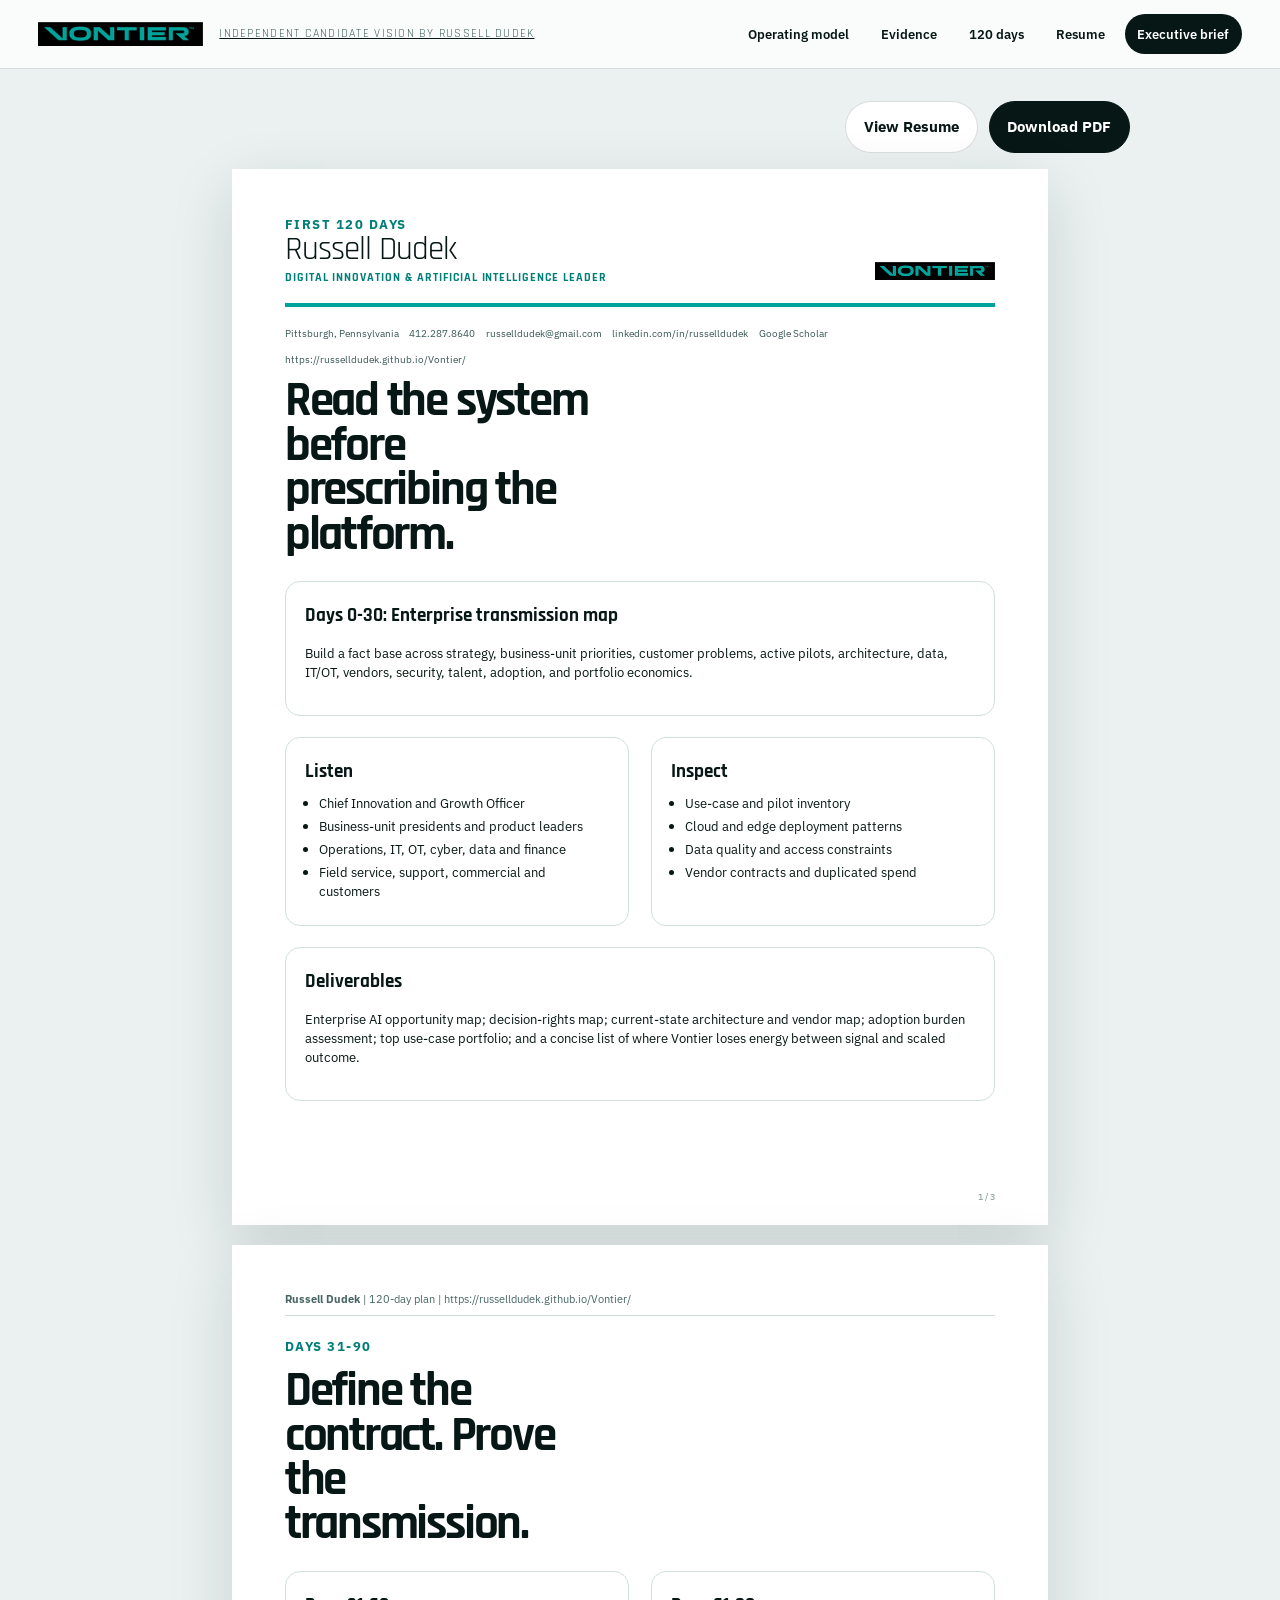
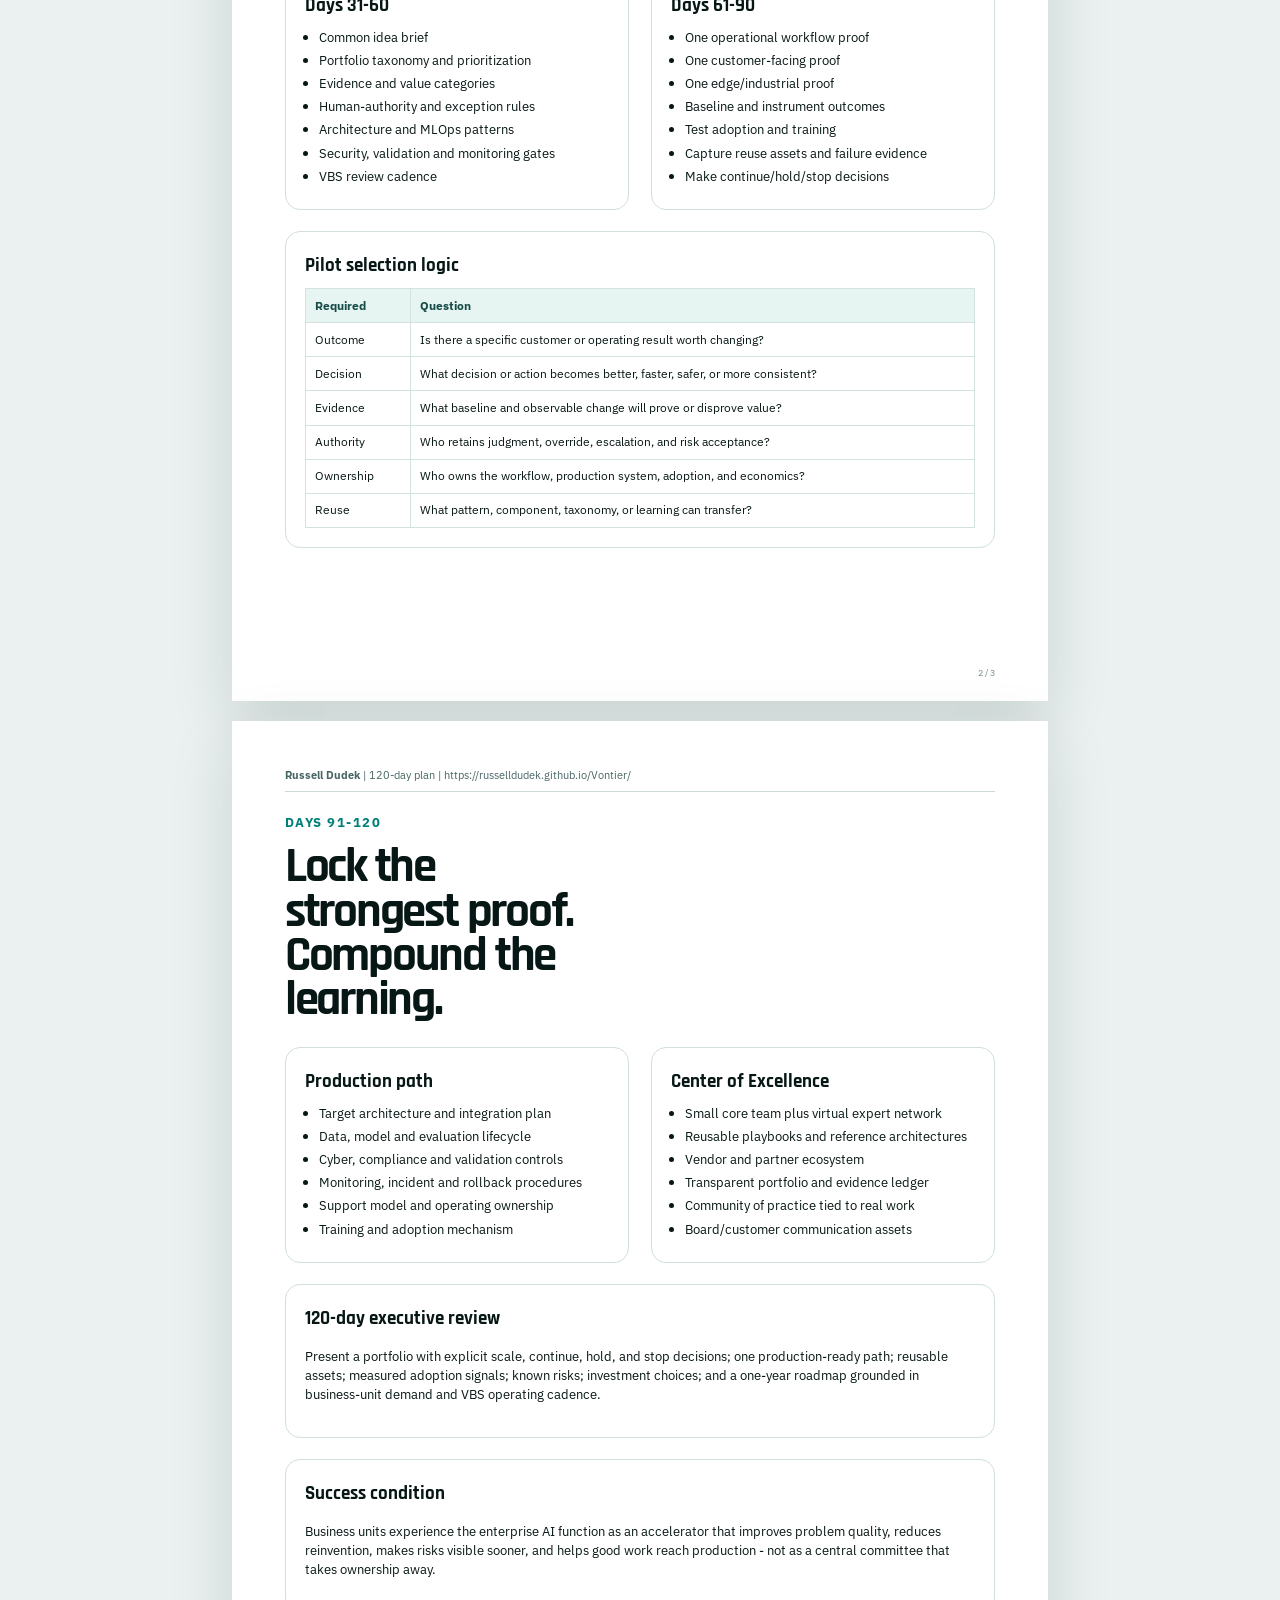
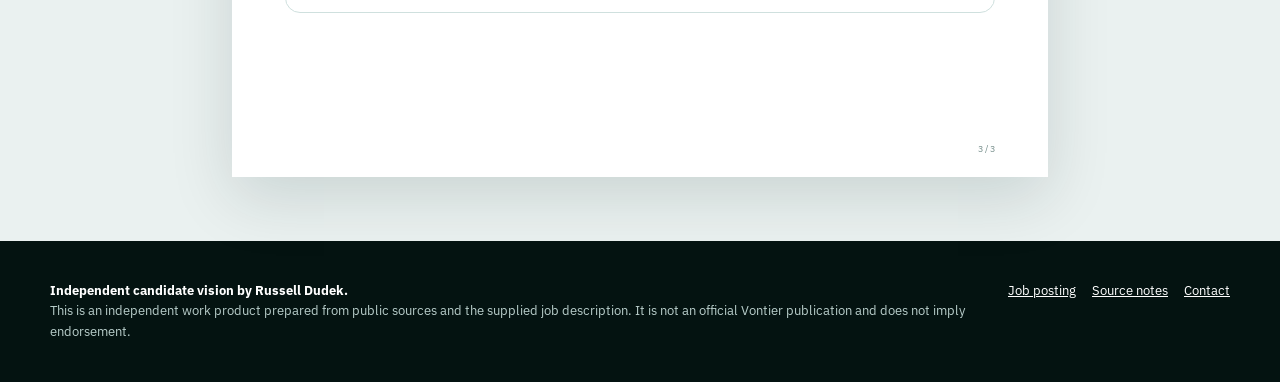
==== 120-day-plan.html @ a767b6ad "Publish Vontier AI leadership candidate campaign" ====
<!doctype html><html lang="en"><head><meta charset="utf-8"><meta name="viewport" content="width=device-width, initial-scale=1"><title>Vontier 120-Day Plan | Russell Dudek</title><link rel="stylesheet" href="styles.css"></head><body class="doc-body brief-doc">
<a class="skip-link" href="#main">Skip to main content</a>
<header class="site-header">
  <a class="brand-lockup" href="./" aria-label="Vontier candidate vision home">
    <img src="assets/brand/vontier-logo-4x.png" alt="Vontier">
    <span>Independent candidate vision by Russell Dudek</span>
  </a>
  <nav class="nav" aria-label="Primary navigation">
    <a href="#model">Operating model</a>
    <a href="#evidence">Evidence</a>
    <a href="#entry">120 days</a>
    <a href="resume.html">Resume</a>
    <a class="nav-cta" href="executive-brief.html">Executive brief</a>
  </nav>
</header>
<main id="main" class="doc-shell "><div class="doc-toolbar screen-only"><a class="btn" href="resume.html">View Resume</a><a class="btn btn-primary" href="docs/Russell-Dudek-Vontier-120-Day-Plan.pdf" download>Download PDF</a></div><section class="sheet"><div class="brief-kicker">First 120 days</div><div class="doc-header"><div><div class="doc-name">Russell Dudek</div><div class="doc-role">Digital Innovation & Artificial Intelligence Leader</div></div><div class="doc-company"><img src="assets/brand/vontier-logo-4x.png" alt="Vontier"></div></div><div class="doc-contact"><span>Pittsburgh, Pennsylvania</span><span>412.287.8640</span><a href="mailto:russelldudek@gmail.com">russelldudek@gmail.com</a><a href="https://www.linkedin.com/in/russelldudek">linkedin.com/in/russelldudek</a><a href="https://scholar.google.com/citations?user=yHQSVd8AAAAJ&amp;hl=en">Google Scholar</a><a href="https://russelldudek.github.io/Vontier/">https://russelldudek.github.io/Vontier/</a></div><h1 class="brief-title">Read the system before prescribing the platform.</h1><div class="brief-grid"><div class="brief-card full"><h3>Days 0-30: Enterprise transmission map</h3><p>Build a fact base across strategy, business-unit priorities, customer problems, active pilots, architecture, data, IT/OT, vendors, security, talent, adoption, and portfolio economics.</p></div><div class="brief-card"><h3>Listen</h3><ul><li>Chief Innovation and Growth Officer</li><li>Business-unit presidents and product leaders</li><li>Operations, IT, OT, cyber, data and finance</li><li>Field service, support, commercial and customers</li></ul></div><div class="brief-card"><h3>Inspect</h3><ul><li>Use-case and pilot inventory</li><li>Cloud and edge deployment patterns</li><li>Data quality and access constraints</li><li>Vendor contracts and duplicated spend</li></ul></div><div class="brief-card full"><h3>Deliverables</h3><p>Enterprise AI opportunity map; decision-rights map; current-state architecture and vendor map; adoption burden assessment; top use-case portfolio; and a concise list of where Vontier loses energy between signal and scaled outcome.</p></div></div><div class="page-number">1 / 3</div></section><section class="sheet"><div class="continuation"><strong>Russell Dudek</strong> | 120-day plan | https://russelldudek.github.io/Vontier/</div><div class="brief-kicker">Days 31-90</div><h1 class="brief-title">Define the contract. Prove the transmission.</h1><div class="brief-grid"><div class="brief-card"><h3>Days 31-60</h3><ul><li>Common idea brief</li><li>Portfolio taxonomy and prioritization</li><li>Evidence and value categories</li><li>Human-authority and exception rules</li><li>Architecture and MLOps patterns</li><li>Security, validation and monitoring gates</li><li>VBS review cadence</li></ul></div><div class="brief-card"><h3>Days 61-90</h3><ul><li>One operational workflow proof</li><li>One customer-facing proof</li><li>One edge/industrial proof</li><li>Baseline and instrument outcomes</li><li>Test adoption and training</li><li>Capture reuse assets and failure evidence</li><li>Make continue/hold/stop decisions</li></ul></div><div class="brief-card full"><h3>Pilot selection logic</h3><table class="matrix"><tr><th>Required</th><th>Question</th></tr><tr><td>Outcome</td><td>Is there a specific customer or operating result worth changing?</td></tr><tr><td>Decision</td><td>What decision or action becomes better, faster, safer, or more consistent?</td></tr><tr><td>Evidence</td><td>What baseline and observable change will prove or disprove value?</td></tr><tr><td>Authority</td><td>Who retains judgment, override, escalation, and risk acceptance?</td></tr><tr><td>Ownership</td><td>Who owns the workflow, production system, adoption, and economics?</td></tr><tr><td>Reuse</td><td>What pattern, component, taxonomy, or learning can transfer?</td></tr></table></div></div><div class="page-number">2 / 3</div></section><section class="sheet"><div class="continuation"><strong>Russell Dudek</strong> | 120-day plan | https://russelldudek.github.io/Vontier/</div><div class="brief-kicker">Days 91-120</div><h1 class="brief-title">Lock the strongest proof. Compound the learning.</h1><div class="brief-grid"><div class="brief-card"><h3>Production path</h3><ul><li>Target architecture and integration plan</li><li>Data, model and evaluation lifecycle</li><li>Cyber, compliance and validation controls</li><li>Monitoring, incident and rollback procedures</li><li>Support model and operating ownership</li><li>Training and adoption mechanism</li></ul></div><div class="brief-card"><h3>Center of Excellence</h3><ul><li>Small core team plus virtual expert network</li><li>Reusable playbooks and reference architectures</li><li>Vendor and partner ecosystem</li><li>Transparent portfolio and evidence ledger</li><li>Community of practice tied to real work</li><li>Board/customer communication assets</li></ul></div><div class="brief-card full"><h3>120-day executive review</h3><p>Present a portfolio with explicit scale, continue, hold, and stop decisions; one production-ready path; reusable assets; measured adoption signals; known risks; investment choices; and a one-year roadmap grounded in business-unit demand and VBS operating cadence.</p></div><div class="brief-card full"><h3>Success condition</h3><p>Business units experience the enterprise AI function as an accelerator that improves problem quality, reduces reinvention, makes risks visible sooner, and helps good work reach production - not as a central committee that takes ownership away.</p></div></div><div class="page-number">3 / 3</div></section></main>
<footer class="site-footer">
  <div class="container footer-grid">
    <div><strong>Independent candidate vision by Russell Dudek.</strong><br>This is an independent work product prepared from public sources and the supplied job description. It is not an official Vontier publication and does not imply endorsement.</div>
    <div class="footer-links">
      <a href="https://careers.vontier.com/us/en/job/VONTUSVON000808/Digital-Innovation-and-Artificial-Intelligence-Leader?utm_source=linkedin&utm_medium=phenom-feeds&source=LinkedIn">Job posting</a>
      <a href="source-notes.html">Source notes</a>
      <a href="mailto:russelldudek@gmail.com">Contact</a>
    </div>
  </div>
</footer>
</body></html>
---- styles.css ----
@import url('https://fonts.googleapis.com/css2?family=IBM+Plex+Sans:wght@400;500;600;700&family=Rajdhani:wght@500;600;700&display=swap');
@import url('./brand-tokens.css');
@import url('./styles-base.css');
@import url('./styles-doc.css');
@import url('./styles-responsive.css');
@import url('./styles-refinements.css');
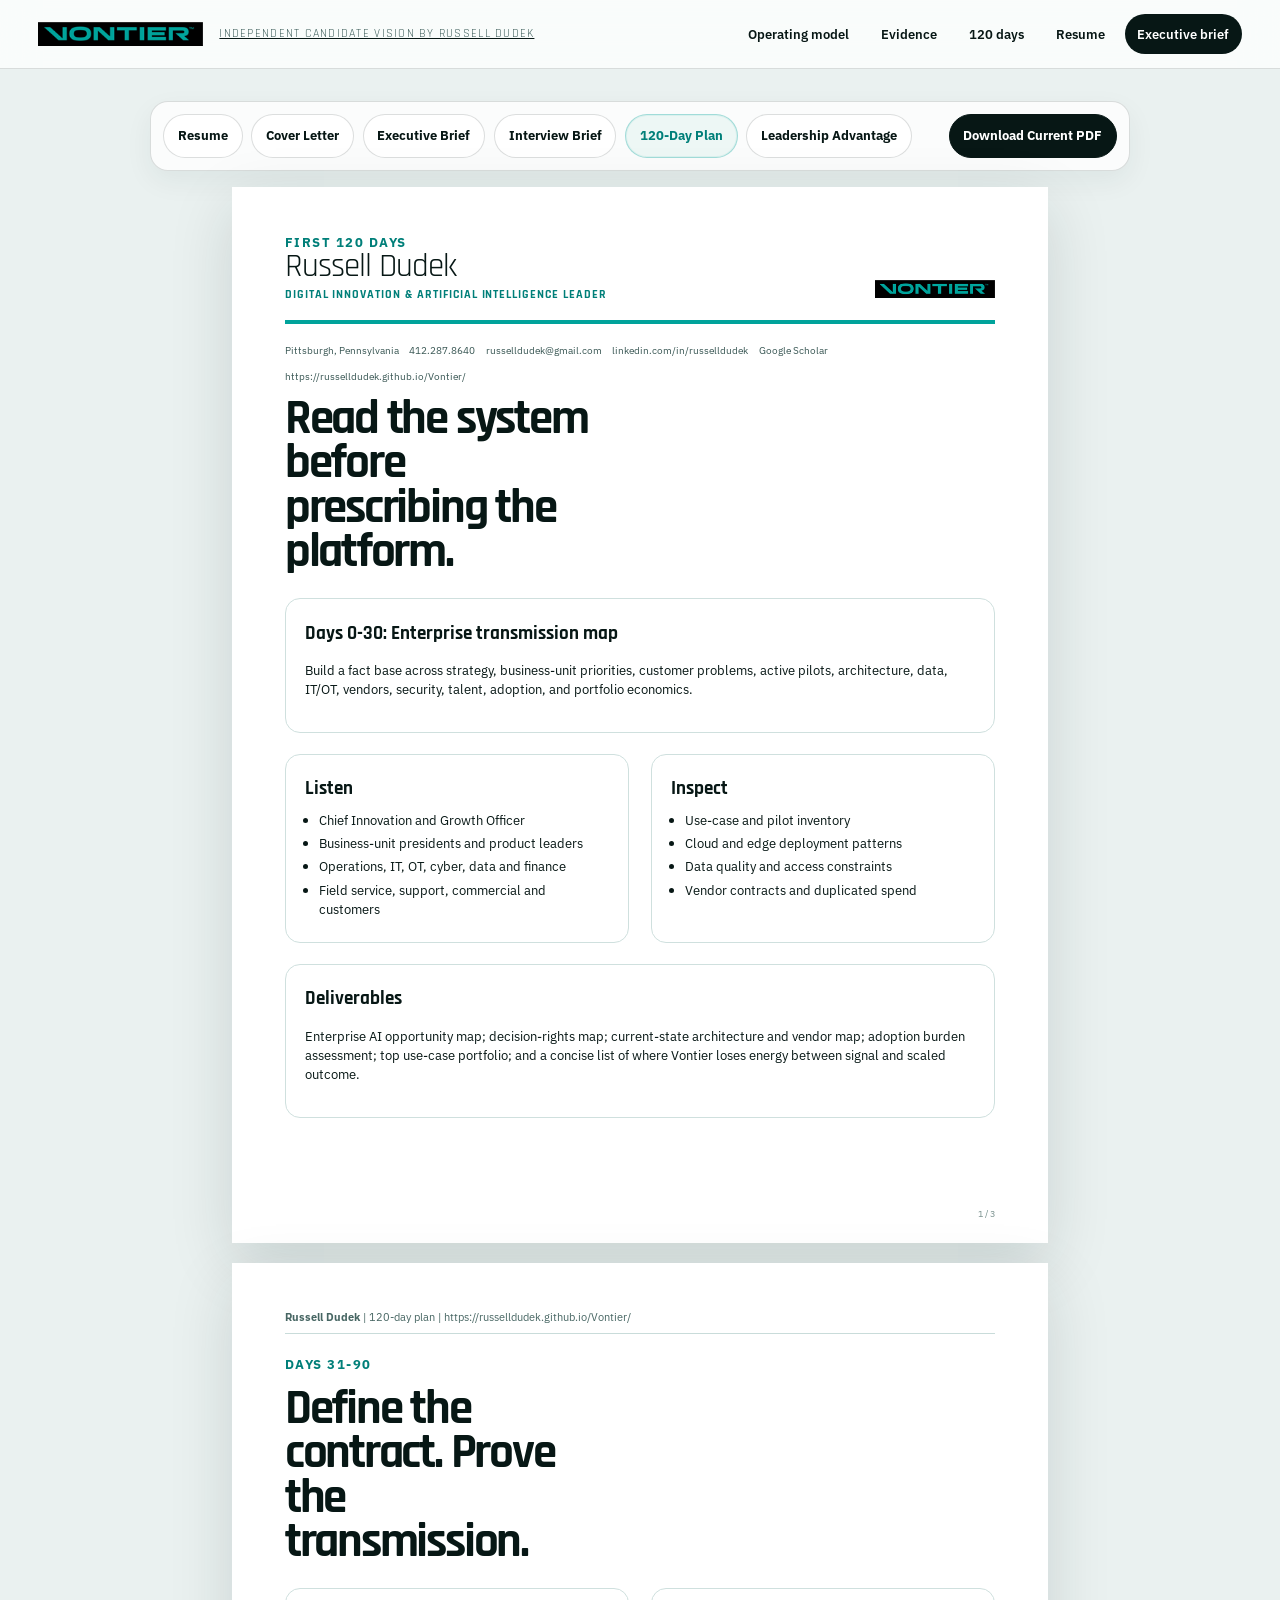
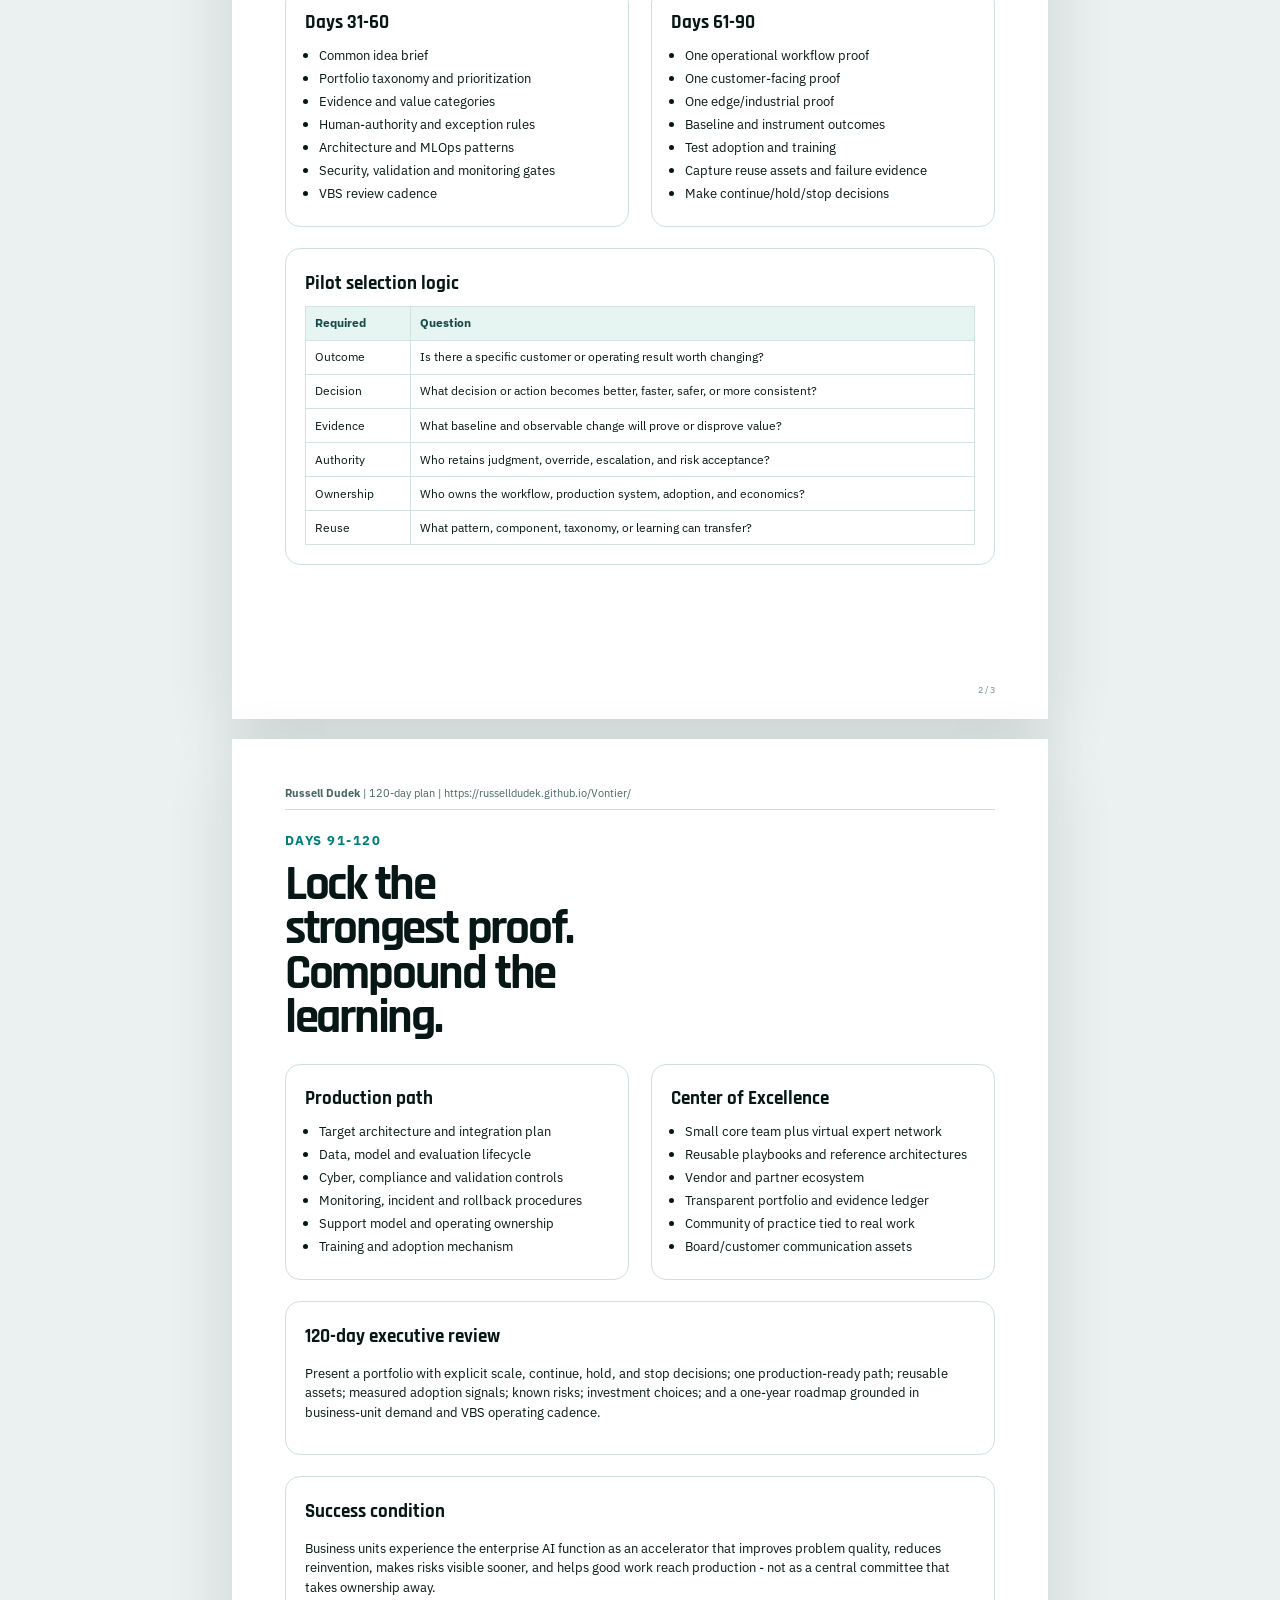
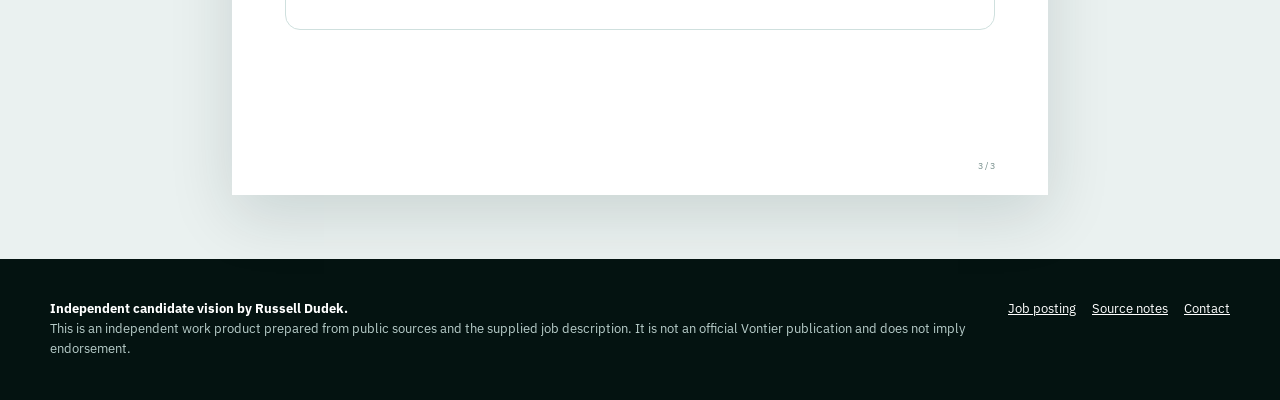
==== commit 0dae79fd: "Add complete document navigation to 120-day plan view" ====
--- a/120-day-plan.html
+++ b/120-day-plan.html
@@ -6,14 +6,14 @@
     <span>Independent candidate vision by Russell Dudek</span>
   </a>
   <nav class="nav" aria-label="Primary navigation">
-    <a href="#model">Operating model</a>
-    <a href="#evidence">Evidence</a>
-    <a href="#entry">120 days</a>
+    <a href="index.html#model">Operating model</a>
+    <a href="index.html#evidence">Evidence</a>
+    <a href="index.html#entry">120 days</a>
     <a href="resume.html">Resume</a>
     <a class="nav-cta" href="executive-brief.html">Executive brief</a>
   </nav>
 </header>
-<main id="main" class="doc-shell "><div class="doc-toolbar screen-only"><a class="btn" href="resume.html">View Resume</a><a class="btn btn-primary" href="docs/Russell-Dudek-Vontier-120-Day-Plan.pdf" download>Download PDF</a></div><section class="sheet"><div class="brief-kicker">First 120 days</div><div class="doc-header"><div><div class="doc-name">Russell Dudek</div><div class="doc-role">Digital Innovation & Artificial Intelligence Leader</div></div><div class="doc-company"><img src="assets/brand/vontier-logo-4x.png" alt="Vontier"></div></div><div class="doc-contact"><span>Pittsburgh, Pennsylvania</span><span>412.287.8640</span><a href="mailto:russelldudek@gmail.com">russelldudek@gmail.com</a><a href="https://www.linkedin.com/in/russelldudek">linkedin.com/in/russelldudek</a><a href="https://scholar.google.com/citations?user=yHQSVd8AAAAJ&amp;hl=en">Google Scholar</a><a href="https://russelldudek.github.io/Vontier/">https://russelldudek.github.io/Vontier/</a></div><h1 class="brief-title">Read the system before prescribing the platform.</h1><div class="brief-grid"><div class="brief-card full"><h3>Days 0-30: Enterprise transmission map</h3><p>Build a fact base across strategy, business-unit priorities, customer problems, active pilots, architecture, data, IT/OT, vendors, security, talent, adoption, and portfolio economics.</p></div><div class="brief-card"><h3>Listen</h3><ul><li>Chief Innovation and Growth Officer</li><li>Business-unit presidents and product leaders</li><li>Operations, IT, OT, cyber, data and finance</li><li>Field service, support, commercial and customers</li></ul></div><div class="brief-card"><h3>Inspect</h3><ul><li>Use-case and pilot inventory</li><li>Cloud and edge deployment patterns</li><li>Data quality and access constraints</li><li>Vendor contracts and duplicated spend</li></ul></div><div class="brief-card full"><h3>Deliverables</h3><p>Enterprise AI opportunity map; decision-rights map; current-state architecture and vendor map; adoption burden assessment; top use-case portfolio; and a concise list of where Vontier loses energy between signal and scaled outcome.</p></div></div><div class="page-number">1 / 3</div></section><section class="sheet"><div class="continuation"><strong>Russell Dudek</strong> | 120-day plan | https://russelldudek.github.io/Vontier/</div><div class="brief-kicker">Days 31-90</div><h1 class="brief-title">Define the contract. Prove the transmission.</h1><div class="brief-grid"><div class="brief-card"><h3>Days 31-60</h3><ul><li>Common idea brief</li><li>Portfolio taxonomy and prioritization</li><li>Evidence and value categories</li><li>Human-authority and exception rules</li><li>Architecture and MLOps patterns</li><li>Security, validation and monitoring gates</li><li>VBS review cadence</li></ul></div><div class="brief-card"><h3>Days 61-90</h3><ul><li>One operational workflow proof</li><li>One customer-facing proof</li><li>One edge/industrial proof</li><li>Baseline and instrument outcomes</li><li>Test adoption and training</li><li>Capture reuse assets and failure evidence</li><li>Make continue/hold/stop decisions</li></ul></div><div class="brief-card full"><h3>Pilot selection logic</h3><table class="matrix"><tr><th>Required</th><th>Question</th></tr><tr><td>Outcome</td><td>Is there a specific customer or operating result worth changing?</td></tr><tr><td>Decision</td><td>What decision or action becomes better, faster, safer, or more consistent?</td></tr><tr><td>Evidence</td><td>What baseline and observable change will prove or disprove value?</td></tr><tr><td>Authority</td><td>Who retains judgment, override, escalation, and risk acceptance?</td></tr><tr><td>Ownership</td><td>Who owns the workflow, production system, adoption, and economics?</td></tr><tr><td>Reuse</td><td>What pattern, component, taxonomy, or learning can transfer?</td></tr></table></div></div><div class="page-number">2 / 3</div></section><section class="sheet"><div class="continuation"><strong>Russell Dudek</strong> | 120-day plan | https://russelldudek.github.io/Vontier/</div><div class="brief-kicker">Days 91-120</div><h1 class="brief-title">Lock the strongest proof. Compound the learning.</h1><div class="brief-grid"><div class="brief-card"><h3>Production path</h3><ul><li>Target architecture and integration plan</li><li>Data, model and evaluation lifecycle</li><li>Cyber, compliance and validation controls</li><li>Monitoring, incident and rollback procedures</li><li>Support model and operating ownership</li><li>Training and adoption mechanism</li></ul></div><div class="brief-card"><h3>Center of Excellence</h3><ul><li>Small core team plus virtual expert network</li><li>Reusable playbooks and reference architectures</li><li>Vendor and partner ecosystem</li><li>Transparent portfolio and evidence ledger</li><li>Community of practice tied to real work</li><li>Board/customer communication assets</li></ul></div><div class="brief-card full"><h3>120-day executive review</h3><p>Present a portfolio with explicit scale, continue, hold, and stop decisions; one production-ready path; reusable assets; measured adoption signals; known risks; investment choices; and a one-year roadmap grounded in business-unit demand and VBS operating cadence.</p></div><div class="brief-card full"><h3>Success condition</h3><p>Business units experience the enterprise AI function as an accelerator that improves problem quality, reduces reinvention, makes risks visible sooner, and helps good work reach production - not as a central committee that takes ownership away.</p></div></div><div class="page-number">3 / 3</div></section></main>
+<main id="main" class="doc-shell "><div class="doc-toolbar screen-only" aria-label="Candidate documents"><a class="btn doc-tab" href="resume.html">Resume</a><a class="btn doc-tab" href="cover-letter.html">Cover Letter</a><a class="btn doc-tab" href="executive-brief.html">Executive Brief</a><a class="btn doc-tab" href="interview-brief.html">Interview Brief</a><a class="btn doc-tab is-active" href="120-day-plan.html" aria-current="page">120-Day Plan</a><a class="btn doc-tab" href="leadership-advantage.html">Leadership Advantage</a><a class="btn btn-primary doc-download" href="docs/Russell-Dudek-Vontier-120-Day-Plan.pdf" download="Russell-Dudek-Vontier-120-Day-Plan.pdf" data-download-current>Download Current PDF</a></div><section class="sheet"><div class="brief-kicker">First 120 days</div><div class="doc-header"><div><div class="doc-name">Russell Dudek</div><div class="doc-role">Digital Innovation & Artificial Intelligence Leader</div></div><div class="doc-company"><img src="assets/brand/vontier-logo-4x.png" alt="Vontier"></div></div><div class="doc-contact"><span>Pittsburgh, Pennsylvania</span><span>412.287.8640</span><a href="mailto:russelldudek@gmail.com">russelldudek@gmail.com</a><a href="https://www.linkedin.com/in/russelldudek">linkedin.com/in/russelldudek</a><a href="https://scholar.google.com/citations?user=yHQSVd8AAAAJ&amp;hl=en">Google Scholar</a><a href="https://russelldudek.github.io/Vontier/">https://russelldudek.github.io/Vontier/</a></div><h1 class="brief-title">Read the system before prescribing the platform.</h1><div class="brief-grid"><div class="brief-card full"><h3>Days 0-30: Enterprise transmission map</h3><p>Build a fact base across strategy, business-unit priorities, customer problems, active pilots, architecture, data, IT/OT, vendors, security, talent, adoption, and portfolio economics.</p></div><div class="brief-card"><h3>Listen</h3><ul><li>Chief Innovation and Growth Officer</li><li>Business-unit presidents and product leaders</li><li>Operations, IT, OT, cyber, data and finance</li><li>Field service, support, commercial and customers</li></ul></div><div class="brief-card"><h3>Inspect</h3><ul><li>Use-case and pilot inventory</li><li>Cloud and edge deployment patterns</li><li>Data quality and access constraints</li><li>Vendor contracts and duplicated spend</li></ul></div><div class="brief-card full"><h3>Deliverables</h3><p>Enterprise AI opportunity map; decision-rights map; current-state architecture and vendor map; adoption burden assessment; top use-case portfolio; and a concise list of where Vontier loses energy between signal and scaled outcome.</p></div></div><div class="page-number">1 / 3</div></section><section class="sheet"><div class="continuation"><strong>Russell Dudek</strong> | 120-day plan | https://russelldudek.github.io/Vontier/</div><div class="brief-kicker">Days 31-90</div><h1 class="brief-title">Define the contract. Prove the transmission.</h1><div class="brief-grid"><div class="brief-card"><h3>Days 31-60</h3><ul><li>Common idea brief</li><li>Portfolio taxonomy and prioritization</li><li>Evidence and value categories</li><li>Human-authority and exception rules</li><li>Architecture and MLOps patterns</li><li>Security, validation and monitoring gates</li><li>VBS review cadence</li></ul></div><div class="brief-card"><h3>Days 61-90</h3><ul><li>One operational workflow proof</li><li>One customer-facing proof</li><li>One edge/industrial proof</li><li>Baseline and instrument outcomes</li><li>Test adoption and training</li><li>Capture reuse assets and failure evidence</li><li>Make continue/hold/stop decisions</li></ul></div><div class="brief-card full"><h3>Pilot selection logic</h3><table class="matrix"><tr><th>Required</th><th>Question</th></tr><tr><td>Outcome</td><td>Is there a specific customer or operating result worth changing?</td></tr><tr><td>Decision</td><td>What decision or action becomes better, faster, safer, or more consistent?</td></tr><tr><td>Evidence</td><td>What baseline and observable change will prove or disprove value?</td></tr><tr><td>Authority</td><td>Who retains judgment, override, escalation, and risk acceptance?</td></tr><tr><td>Ownership</td><td>Who owns the workflow, production system, adoption, and economics?</td></tr><tr><td>Reuse</td><td>What pattern, component, taxonomy, or learning can transfer?</td></tr></table></div></div><div class="page-number">2 / 3</div></section><section class="sheet"><div class="continuation"><strong>Russell Dudek</strong> | 120-day plan | https://russelldudek.github.io/Vontier/</div><div class="brief-kicker">Days 91-120</div><h1 class="brief-title">Lock the strongest proof. Compound the learning.</h1><div class="brief-grid"><div class="brief-card"><h3>Production path</h3><ul><li>Target architecture and integration plan</li><li>Data, model and evaluation lifecycle</li><li>Cyber, compliance and validation controls</li><li>Monitoring, incident and rollback procedures</li><li>Support model and operating ownership</li><li>Training and adoption mechanism</li></ul></div><div class="brief-card"><h3>Center of Excellence</h3><ul><li>Small core team plus virtual expert network</li><li>Reusable playbooks and reference architectures</li><li>Vendor and partner ecosystem</li><li>Transparent portfolio and evidence ledger</li><li>Community of practice tied to real work</li><li>Board/customer communication assets</li></ul></div><div class="brief-card full"><h3>120-day executive review</h3><p>Present a portfolio with explicit scale, continue, hold, and stop decisions; one production-ready path; reusable assets; measured adoption signals; known risks; investment choices; and a one-year roadmap grounded in business-unit demand and VBS operating cadence.</p></div><div class="brief-card full"><h3>Success condition</h3><p>Business units experience the enterprise AI function as an accelerator that improves problem quality, reduces reinvention, makes risks visible sooner, and helps good work reach production - not as a central committee that takes ownership away.</p></div></div><div class="page-number">3 / 3</div></section></main>
 <footer class="site-footer">
   <div class="container footer-grid">
     <div><strong>Independent candidate vision by Russell Dudek.</strong><br>This is an independent work product prepared from public sources and the supplied job description. It is not an official Vontier publication and does not imply endorsement.</div>
